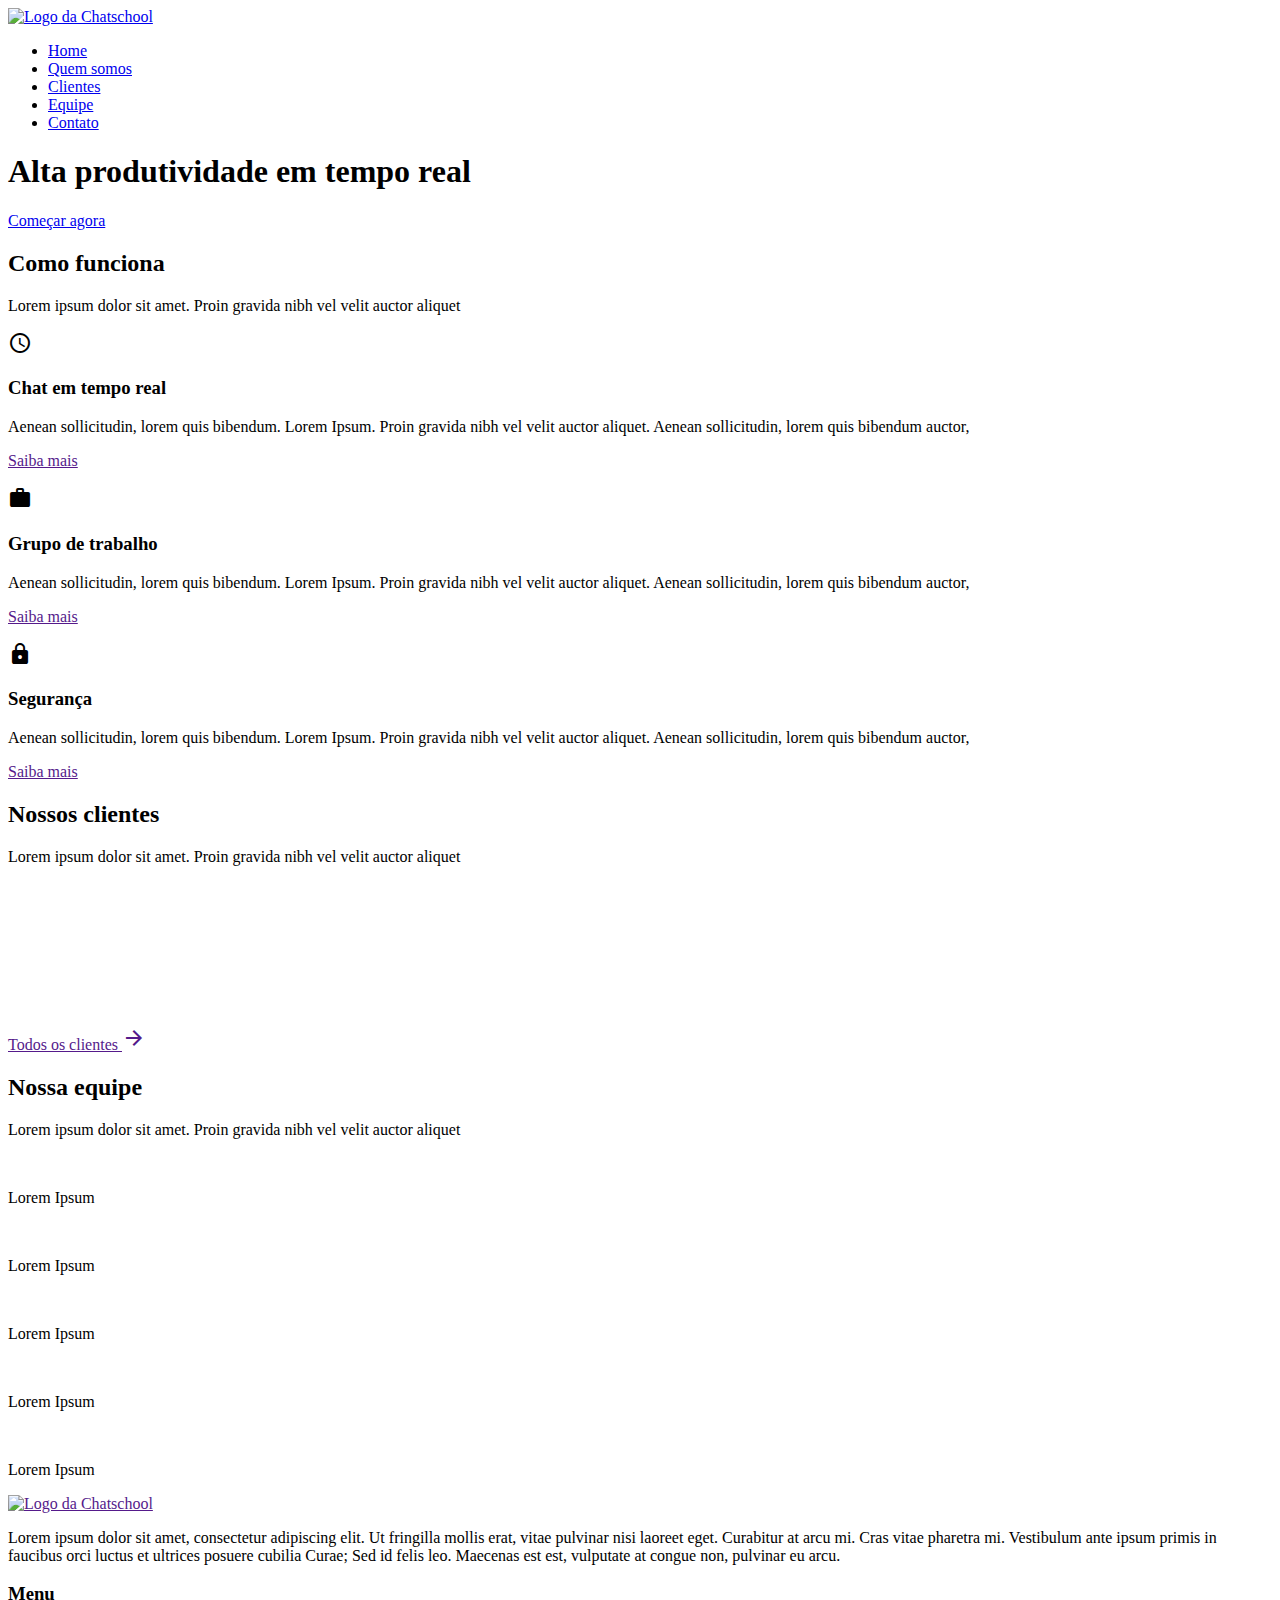
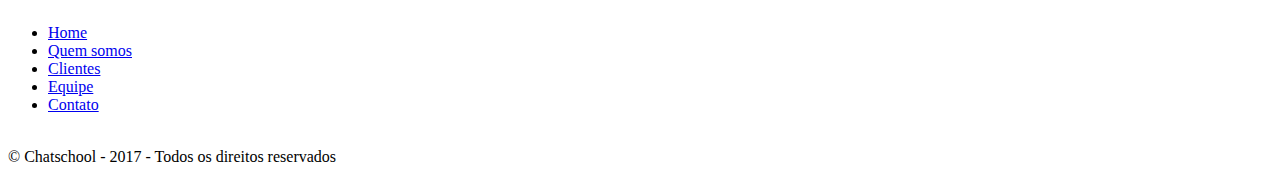
==== index.html @ b47a5926 "THE BEGINNING" ====
<!doctype html>
<html lang="pt-br">
<head>
  <meta charset="UTF-8">
  <meta http-equiv="X-UA-Compatible" content="IE=edge">
  <meta name="viewport" content="width=device-width, initial-scale=1">
  <title>O'Briant Soluções</title>
  <link href="https://fonts.googleapis.com/css?family=Open+Sans" rel="stylesheet">
  <link href="https://fonts.googleapis.com/icon?family=Material+Icons" rel="stylesheet">
  <link href="css/pages/home.min.css" rel="stylesheet">
</head>
<body>
  <header id="header" class="page-home">
    <div class="container">
      <div class="row">
        <div class="col col-desktop-3 col-6">
          <a href="index.html">
            <img src="images/logo.png" alt="Logo da Chatschool">
          </a>
        </div>
        <div class="col col-desktop-9 col-6">
          <nav>
            <ul>
              <li><a href="/" class="active">Home</a></li>
              <li><a href="quem-somos.html">Quem somos</a></li>
              <li><a href="clientes.html">Clientes</a></li>
              <li><a href="equipe.html">Equipe</a></li>
              <li><a href="contato.html">Contato</a></li>
            </ul>
          </nav>
        </div>
      </div>
      <div class="row">
        <div class="col col-desktop-12 title">
          <h1>Alta produtividade em tempo real</h1>
          <a href="produto.html" class="btn">Começar agora</a>
        </div>
      </div>
    </div>
  </header>
  <main>
    <section id="how-it-work" class="section section-center">
      <h2>Como funciona</h2>
      <p class="subtitle">Lorem ipsum dolor sit amet. Proin gravida nibh vel velit auctor aliquet</p>

      <div class="container">
        <div class="row">
          <div class="col col-desktop-4">
            <div class="icon-container">
              <i class="material-icons">schedule</i>
            </div>
            <h3>Chat em tempo real</h3>
            <p>Aenean sollicitudin, lorem quis bibendum. Lorem Ipsum. Proin gravida nibh vel velit auctor aliquet. Aenean sollicitudin, lorem quis bibendum auctor,</p>
            <p><a href="" class="btn">Saiba mais</a></p>
          </div>
          <div class="col col-desktop-4">
            <div class="icon-container">
              <i class="material-icons">work</i>
            </div>
            <h3>Grupo de trabalho</h3>
            <p>Aenean sollicitudin, lorem quis bibendum. Lorem Ipsum. Proin gravida nibh vel velit auctor aliquet. Aenean sollicitudin, lorem quis bibendum auctor,</p>
            <p><a href="" class="btn">Saiba mais</a></p>
          </div>
          <div class="col col-desktop-4">
            <div class="icon-container">
              <i class="material-icons">https</i>
            </div>
            <h3>Segurança</h3>
            <p>Aenean sollicitudin, lorem quis bibendum. Lorem Ipsum. Proin gravida nibh vel velit auctor aliquet. Aenean sollicitudin, lorem quis bibendum auctor,</p>
            <p><a href="" class="btn">Saiba mais</a></p>
          </div>
        </div>
      </div>

    </section>
    <section id="customers" class="section section-center">
      <h2>Nossos clientes</h2>
      <p class="subtitle">Lorem ipsum dolor sit amet. Proin gravida nibh vel velit auctor aliquet</p>

      <div class="container">
        <div class="row">
          <div class="col col-desktop-3"><img src="images/clientes/icon1.png" alt=""></div>
          <div class="col col-desktop-3"><img src="images/clientes/icon2.png" alt=""></div>
          <div class="col col-desktop-3"><img src="images/clientes/icon3.png" alt=""></div>
          <div class="col col-desktop-3"><img src="images/clientes/icon4.png" alt=""></div>
        </div>

        <div class="row">
          <div class="col col-desktop-3"><img src="images/clientes/icon5.png" alt=""></div>
          <div class="col col-desktop-3"><img src="images/clientes/icon6.png" alt=""></div>
          <div class="col col-desktop-3"><img src="images/clientes/icon7.png" alt=""></div>
          <div class="col col-desktop-3"><img src="images/clientes/icon8.png" alt=""></div>
        </div>
        <div class="row">
          <div class="col col-desktop-12">
            <a href="" class="btn">Todos os clientes <i class="material-icons">arrow_forward</i></a>
          </div>
        </div>
      </div>
    </section>
    <section id="team" class="section section-center">
      <h2>Nossa equipe</h2>
      <p class="subtitle">Lorem ipsum dolor sit amet. Proin gravida nibh vel velit auctor aliquet</p>
      <div class="container">
        <div class="row">
          <div class="col col-offset-desktop-1 col-desktop-2">
            <div class="img-box-round"><img src="images/team/team1.jpg" alt=""></div>
            <p class="img-box-label">Lorem Ipsum</p>
          </div>
          <div class="col col-desktop-2">
            <div class="img-box-round"><img src="images/team/team2.jpg" alt=""></div>
            <p class="img-box-label">Lorem Ipsum</p>
          </div>
          <div class="col col-desktop-2">
            <div class="img-box-round"><img src="images/team/team3.jpg" alt=""></div>
            <p class="img-box-label">Lorem Ipsum</p>
          </div>
          <div class="col col-desktop-2">
            <div class="img-box-round"><img src="images/team/team4.jpg" alt=""></div>
            <p class="img-box-label">Lorem Ipsum</p>
          </div>
          <div class="col col-desktop-2">
            <div class="img-box-round"><img src="images/team/team5.jpg" alt=""></div>
            <p class="img-box-label">Lorem Ipsum</p>
          </div>
        </div>
      </div>
    </section>
  </main>
  <footer id="footer">
    <div class="container">
      <div class="row">
        <div class="col col-offset-desktop-1 col-desktop-3">
          <p><a href=""><img src="images/logo.png" alt="Logo da Chatschool"></a></p>
          <p>Lorem ipsum dolor sit amet, consectetur adipiscing elit. Ut fringilla mollis erat, vitae pulvinar nisi laoreet eget. Curabitur at arcu mi. Cras vitae pharetra mi. Vestibulum ante ipsum primis in faucibus orci luctus et ultrices posuere cubilia Curae; Sed id felis leo. Maecenas est est, vulputate at congue non, pulvinar eu arcu.</p>
        </div>
        <div class="col col-offset-desktop-1 col-desktop-2 col-2">
          <h3>Menu</h3>
          <nav>
            <ul>
              <li><a href="/" class="active">Home</a></li>
              <li><a href="quem-somos.html">Quem somos</a></li>
              <li><a href="clientes.html">Clientes</a></li>
              <li><a href="equipe.html">Equipe</a></li>
              <li><a href="contato.html">Contato</a></li>
            </ul>
          </nav>
        </div>
        <div class="col col-desktop-3 social col-4">
          <a href=""><img src="images/social-facebook.png" alt=""></a>
          <a href=""><img src="images/social-twitter.png" alt=""></a>
          <a href=""><img src="images/social-youtube.png" alt=""></a>
        </div>
      </div>
    </div>
  </footer>

  <div id="copyright">
    &copy; Chatschool - 2017 - Todos os direitos reservados
  </div>
</body>
</html>
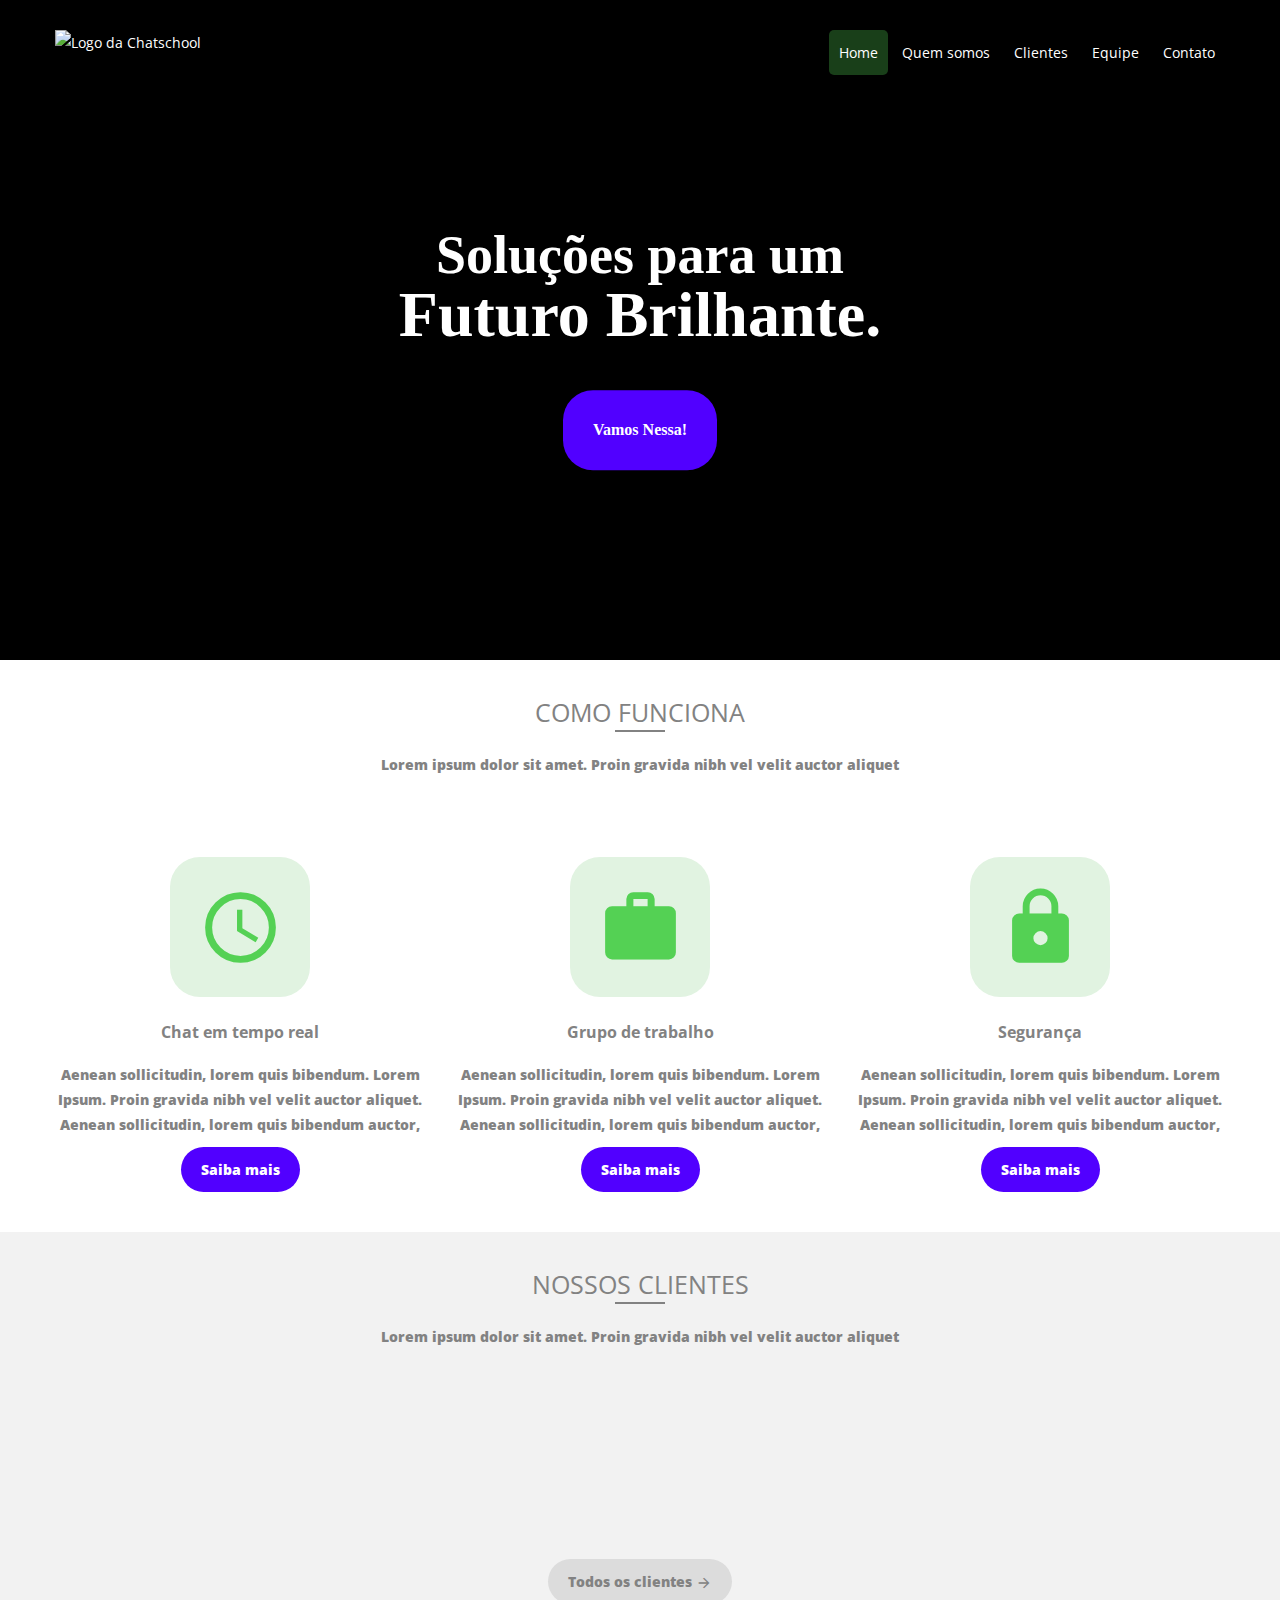
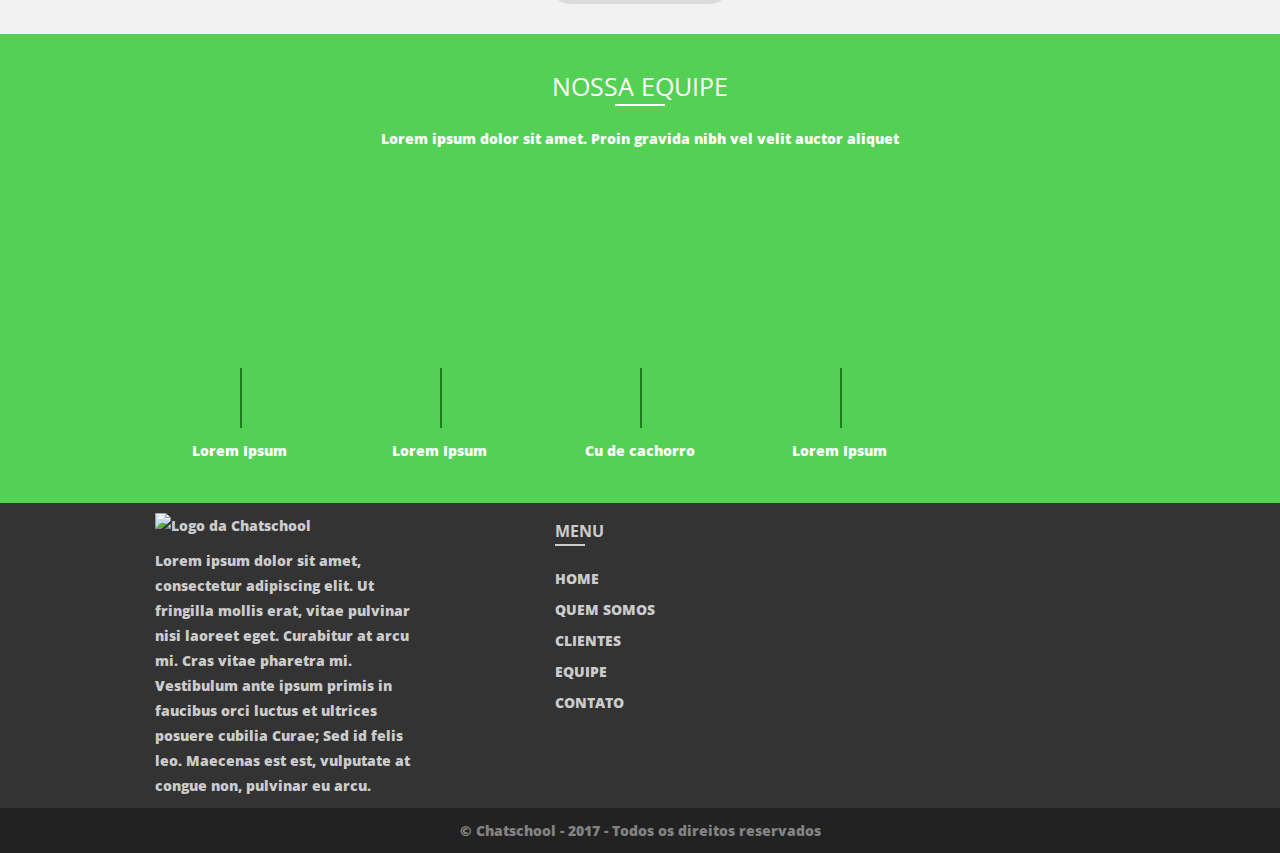
==== commit a7420db8: "Agora sim po" ====
--- a/index.html
+++ b/index.html
@@ -32,8 +32,8 @@
       </div>
       <div class="row">
         <div class="col col-desktop-12 title">
-          <h1>Alta produtividade em tempo real</h1>
-          <a href="produto.html" class="btn">Começar agora</a>
+          <h1>Soluções para um <br><b>Futuro Brilhante.<b></h1>
+          <a href="produto.html" class="btn">Vamos Nessa!</a>
         </div>
       </div>
     </div>
@@ -113,17 +113,12 @@
           </div>
           <div class="col col-desktop-2">
             <div class="img-box-round"><img src="images/team/team3.jpg" alt=""></div>
-            <p class="img-box-label">Lorem Ipsum</p>
+            <p class="img-box-label">Cu de cachorro</p>
           </div>
           <div class="col col-desktop-2">
             <div class="img-box-round"><img src="images/team/team4.jpg" alt=""></div>
             <p class="img-box-label">Lorem Ipsum</p>
           </div>
-          <div class="col col-desktop-2">
-            <div class="img-box-round"><img src="images/team/team5.jpg" alt=""></div>
-            <p class="img-box-label">Lorem Ipsum</p>
-          </div>
-        </div>
       </div>
     </section>
   </main>
--- a/css/pages/home.min.css
+++ b/css/pages/home.min.css
@@ -0,0 +1,422 @@
+*{box-sizing:border-box}a{text-decoration:none}body{margin:0;padding:0;font-size:14px}p{margin:10px 0 10px 0}
+
+.container,.container-fluid{
+    width:100%;
+    padding-left:15px;
+    padding-right:15px
+}
+
+.row{
+    margin-left:-15px;
+    margin-right:-15px
+}
+
+.row:before,.row:after{
+    content:" ";
+    display:table
+}
+
+.row:after{clear:both}.col{
+    position:relative;
+    padding-left:15px;
+    padding-right:15px;
+    min-height:1px;
+    float:left
+}
+
+.col-1{
+    width:16.666666%
+}
+
+.col-2{
+    width:33.333332%
+}
+
+.col-3{
+    width:49.999998%
+}
+
+.col-4{
+    width:66.666664%
+}
+
+.col-5{
+    width:83.33333%
+}
+
+.col-6{
+    width:100%
+}
+
+@media (min-width:992px){
+    .container{max-width:992px;margin:0 auto
+    }
+    
+    .col-desktop-1{width:8.333333%
+    }
+    
+    .col-desktop-2{
+        width:16.66%
+    }
+    
+    .col-desktop-3{
+        width:24.999999%
+    }
+    
+    .col-desktop-4{
+        width:33.333332%
+    }
+    
+    .col-desktop-5{
+        width:41.666665%
+    }
+    
+    .col-desktop-6{
+        width:49.999998%
+    }
+    
+    .col-desktop-7{
+        width:58.333331%
+    }
+    
+    .col-desktop-8{
+        width:66.666664%
+    }
+    
+    .col-desktop-9{
+        width:74.999997%
+    }
+    
+    .col-desktop-10{
+        width:83.33333%
+    }
+    
+    .col-desktop-11{
+        width:91.666663%
+    }
+    
+    .col-desktop-12{
+        width:100%
+    }
+    
+    .col-offset-desktop-1{
+        margin-left:8.333333%
+    }
+    
+    .col-offset-desktop-2{
+        margin-left:16.66%
+    }
+    
+    .col-offset-desktop-3{
+        margin-left:24.999999%
+    }
+    
+    .col-offset-desktop-4{
+        margin-left:33.333332%
+    }
+    
+    .col-offset-desktop-5{
+        margin-left:41.666665%
+    }
+    
+    .col-offset-desktop-6{
+        margin-left:49.999998%
+    }
+    
+    .col-offset-desktop-7{
+        margin-left:58.333331%
+    }
+    
+    .col-offset-desktop-8{
+        margin-left:66.666664%
+    }
+    
+    .col-offset-desktop-9{
+        margin-left:74.999997%
+    }
+    
+    .col-offset-desktop-10{
+        margin-left:83.33333%
+    }
+    
+    .col-offset-desktop-11{
+        margin-left:91.666663%
+    }
+    
+    .col-offset-desktop-12{
+        margin-left:100%
+    }
+}@media 
+
+(min-width:1200px){
+    .container{
+        max-width:1200px
+    }
+}
+
+.btn{
+    background-color:rgb(81, 0, 255);
+    color:#fff;
+    display:inline-block;
+    border-radius:30px;
+    padding:10px 20px;
+    text-decoration:none;
+    transition:ease .5s all;
+    border:none;
+    cursor:pointer
+}
+
+.btn:hover{
+    background-color:rgb(251, 255, 0)
+}
+
+.btn.orange{
+    background-color:#fed136
+}
+
+.btn.orange:hover{
+    background-color:black
+}
+
+h2{
+    text-transform:uppercase;
+    font-weight:normal;
+    text-align:center;
+    font-size:25px;
+     margin:10px 0 20px 0
+}
+
+h2:after{                     
+    content:'';
+    display:block;background-color:rgb(130,130,130);
+    margin:5px auto 0 auto;
+    width:50px;height:2px
+}
+
+.subtitle{
+    margin-bottom:80px
+
+}
+
+.text-left{
+    text-align:left
+
+}
+
+.icon-container{
+    display:inline-block;
+    width:140px;
+    height:140px;
+    background:#e1f3e1;
+    border-radius:30px;
+    position:relative
+}
+
+.icon-container .material-icons{
+    display:block;
+    font-size:85px;color:rgb(84,209,84);
+    position:absolute;
+    top:50%;
+    left:50%;
+    transform:translate(-50%,-50%);
+    cursor:default
+}
+
+.img-box-round{
+    display:inline-block;
+    border-radius:100%;
+    overflow:hidden
+}
+
+.img-box-label:before{
+    content:'';
+    display:block;width:50%;
+    height:60px;
+    border-right:2px solid rgb(32,123,32);
+    background:transparent;
+    margin-bottom:10px
+}
+
+nav ul,nav ul li{
+    list-style:none;
+    margin:0;
+    padding:0
+}
+
+body{
+    font-family:'Open Sans',sans-serif;color:rgb(130,130,130);
+    line-height:25px
+}
+
+#header .btn{
+    font-size:16px;
+    padding:10px 30px
+}
+
+#header .btn:hover{
+    background-color:rgb(84,180,84)
+}
+
+#header nav a{
+    display:inline-block;
+    text-decoration:none;
+    padding:10px;
+    border-radius:5px
+}
+
+#header nav a:hover,#header nav a.active{
+    background-color:rgba(84,209,84,0.3)
+
+}
+
+#header h1{
+    font-family:'Montserrat light';
+    font-size:54px;
+    line-height:60px
+}
+
+#header b{
+    font-family:'Montserrat black';
+    font-size:64px;
+    line-height:60px
+}
+
+#header{
+    background:#000 no-repeat fixed center;
+    background-size:cover;
+    color:#fff;
+    width:100%;
+    height:660px;
+    position:relative;
+    padding-top:30px
+}
+
+#header a{
+    color:#fff;
+    transition:ease .5s all
+}
+
+#header nav{
+    text-align:right
+}
+
+#header nav ul,#header nav ul li{
+    display:inline-block
+}
+
+#header .title{
+    position:absolute;left:0;
+    top:50%;
+    transform:translate(0,-50%);
+    text-align:center
+}
+
+.section{
+    padding:30px 0 30px 0
+}
+
+.section-center{
+    text-align:center
+}
+
+#footer{
+    background-color:rgb(51,51,51);
+    text-align:left
+}
+
+#footer,#footer a{
+    color:rgb(204,204,204)
+
+}
+
+#footer h3,#footer nav li{
+    text-transform:uppercase
+
+}#footer h3:after{
+    content:'';
+    display:block;
+    border-bottom:2px solid rgb(204,204,204);
+    width:30px
+}
+
+#footer nav li{
+    padding:3px 0
+}
+
+#footer nav li a:hover{
+    color:rgb(255,255,255)
+}
+
+#footer .social{
+    height:200px;
+    line-height:200px;
+    text-align:right
+}
+
+#footer .social a{
+    display:inline-block;
+    padding:0 0 0 10px;
+    opacity:1
+}
+
+#footer .social a:hover{
+    opacity:.5;
+    transition:ease .3s all
+}
+
+#footer .social img{
+    vertical-align:middle
+}
+
+#copyright{
+    text-align:center;
+    background-color:rgb(34,34,34);
+    padding:10px
+}
+
+@media (max-width:992px){
+    #header,#header nav{text-align:center
+    }
+}
+
+#header.page-home{
+    background-image:url(../../images/background-header.jpg)
+}
+
+#customers{
+    background-color:rgb(242,242,242)
+}
+
+#customers .btn{
+    margin-top:80px;
+    background-color:rgb(220,220,220);
+    color:rgb(130,130,130)
+
+}
+
+#customers .btn:hover{
+    background-color:rgb(130,130,130);
+    color:rgb(220,220,220)
+}
+
+#customers .btn .material-icons{
+    vertical-align:middle;
+    font-size:16px
+}
+
+#customers .container{
+    max-width:1000px
+}
+
+#team{background-color:rgb(84,209,84);
+    color:white
+}
+
+#team h2:after{
+    background-color:rgb(255,255,255)
+}
+
+#team .img-box-round{
+    width:120px;
+    height:120px
+}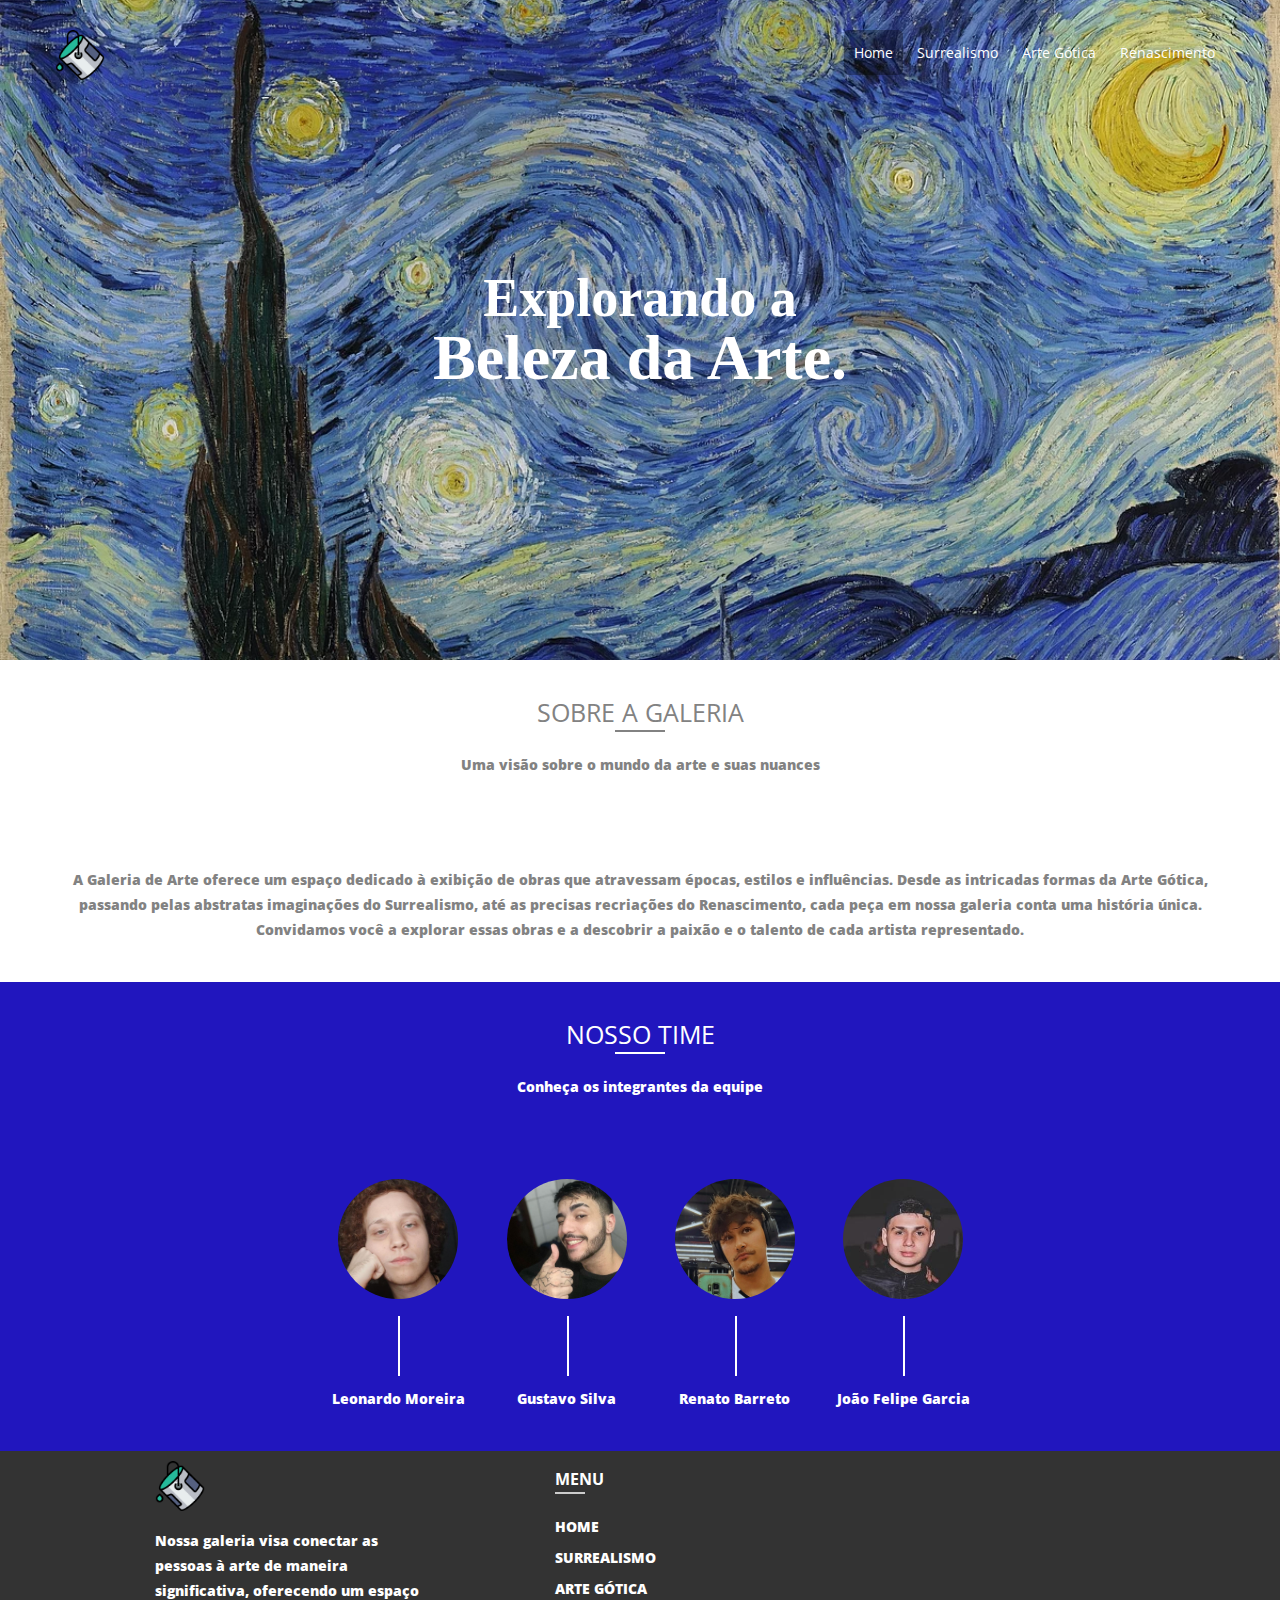
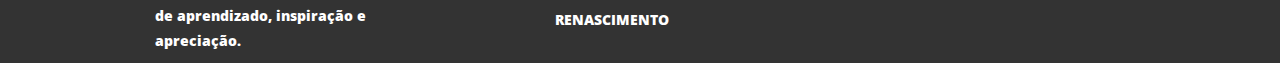
==== commit 3985b409: "O MENINO DE VÓ VAI DEIXAR VÓVÓ" ====
--- a/index.html
+++ b/index.html
@@ -4,7 +4,7 @@
   <meta charset="UTF-8">
   <meta http-equiv="X-UA-Compatible" content="IE=edge">
   <meta name="viewport" content="width=device-width, initial-scale=1">
-  <title>O'Briant Soluções</title>
+  <title>Introdução - Galeria de Arte</title>
   <link href="https://fonts.googleapis.com/css?family=Open+Sans" rel="stylesheet">
   <link href="https://fonts.googleapis.com/icon?family=Material+Icons" rel="stylesheet">
   <link href="css/pages/home.min.css" rel="stylesheet">
@@ -15,109 +15,61 @@
       <div class="row">
         <div class="col col-desktop-3 col-6">
           <a href="index.html">
-            <img src="images/logo.png" alt="Logo da Chatschool">
+            <img img style="height: 50px;" src="images/Loguinho.png" alt="Logo da Galeria">
           </a>
         </div>
         <div class="col col-desktop-9 col-6">
           <nav>
             <ul>
               <li><a href="/" class="active">Home</a></li>
-              <li><a href="quem-somos.html">Quem somos</a></li>
-              <li><a href="clientes.html">Clientes</a></li>
-              <li><a href="equipe.html">Equipe</a></li>
-              <li><a href="contato.html">Contato</a></li>
+              <li><a href="quem-somos.html">Surrealismo</a></li>
+              <li><a href="clientes.html">Arte Gótica</a></li>
+              <li><a href="equipe.html">Renascimento</a></li>
             </ul>
           </nav>
         </div>
       </div>
       <div class="row">
         <div class="col col-desktop-12 title">
-          <h1>Soluções para um <br><b>Futuro Brilhante.<b></h1>
-          <a href="produto.html" class="btn">Vamos Nessa!</a>
+          <h1>Explorando a <br><b>Beleza da Arte.<b></h1>
         </div>
       </div>
     </div>
   </header>
   <main>
     <section id="how-it-work" class="section section-center">
-      <h2>Como funciona</h2>
-      <p class="subtitle">Lorem ipsum dolor sit amet. Proin gravida nibh vel velit auctor aliquet</p>
+      <h2>Sobre a Galeria</h2>
+      <p class="subtitle">Uma visão sobre o mundo da arte e suas nuances</p>
 
       <div class="container">
         <div class="row">
-          <div class="col col-desktop-4">
-            <div class="icon-container">
-              <i class="material-icons">schedule</i>
-            </div>
-            <h3>Chat em tempo real</h3>
-            <p>Aenean sollicitudin, lorem quis bibendum. Lorem Ipsum. Proin gravida nibh vel velit auctor aliquet. Aenean sollicitudin, lorem quis bibendum auctor,</p>
-            <p><a href="" class="btn">Saiba mais</a></p>
-          </div>
-          <div class="col col-desktop-4">
-            <div class="icon-container">
-              <i class="material-icons">work</i>
-            </div>
-            <h3>Grupo de trabalho</h3>
-            <p>Aenean sollicitudin, lorem quis bibendum. Lorem Ipsum. Proin gravida nibh vel velit auctor aliquet. Aenean sollicitudin, lorem quis bibendum auctor,</p>
-            <p><a href="" class="btn">Saiba mais</a></p>
-          </div>
-          <div class="col col-desktop-4">
-            <div class="icon-container">
-              <i class="material-icons">https</i>
-            </div>
-            <h3>Segurança</h3>
-            <p>Aenean sollicitudin, lorem quis bibendum. Lorem Ipsum. Proin gravida nibh vel velit auctor aliquet. Aenean sollicitudin, lorem quis bibendum auctor,</p>
-            <p><a href="" class="btn">Saiba mais</a></p>
+          <div class="col col-desktop-12">
+            <p>A Galeria de Arte oferece um espaço dedicado à exibição de obras que atravessam épocas, estilos e influências. Desde as intricadas formas da Arte Gótica, passando pelas abstratas imaginações do Surrealismo, até as precisas recriações do Renascimento, cada peça em nossa galeria conta uma história única. Convidamos você a explorar essas obras e a descobrir a paixão e o talento de cada artista representado.</p>
           </div>
         </div>
       </div>
 
     </section>
-    <section id="customers" class="section section-center">
-      <h2>Nossos clientes</h2>
-      <p class="subtitle">Lorem ipsum dolor sit amet. Proin gravida nibh vel velit auctor aliquet</p>
-
+    <section id="team" class="section section-center">
+      <h2>Nosso Time</h2>
+      <p class="subtitle">Conheça os integrantes da equipe</p>
       <div class="container">
-        <div class="row">
-          <div class="col col-desktop-3"><img src="images/clientes/icon1.png" alt=""></div>
-          <div class="col col-desktop-3"><img src="images/clientes/icon2.png" alt=""></div>
-          <div class="col col-desktop-3"><img src="images/clientes/icon3.png" alt=""></div>
-          <div class="col col-desktop-3"><img src="images/clientes/icon4.png" alt=""></div>
-        </div>
-
-        <div class="row">
-          <div class="col col-desktop-3"><img src="images/clientes/icon5.png" alt=""></div>
-          <div class="col col-desktop-3"><img src="images/clientes/icon6.png" alt=""></div>
-          <div class="col col-desktop-3"><img src="images/clientes/icon7.png" alt=""></div>
-          <div class="col col-desktop-3"><img src="images/clientes/icon8.png" alt=""></div>
-        </div>
-        <div class="row">
-          <div class="col col-desktop-12">
-            <a href="" class="btn">Todos os clientes <i class="material-icons">arrow_forward</i></a>
-          </div>
-        </div>
-      </div>
-    </section>
-    <section id="team" class="section section-center">
-      <h2>Nossa equipe</h2>
-      <p class="subtitle">Lorem ipsum dolor sit amet. Proin gravida nibh vel velit auctor aliquet</p>
-      <div class="container">
-        <div class="row">
+        <div class="row" style="margin-left: 175px;">
           <div class="col col-offset-desktop-1 col-desktop-2">
-            <div class="img-box-round"><img src="images/team/team1.jpg" alt=""></div>
-            <p class="img-box-label">Lorem Ipsum</p>
+            <div class="img-box-round"><img style="height: 125px;" src="images/team/Leo.jpg" alt="Integrante 1"></div>
+            <p class="img-box-label">Leonardo Moreira</p>
           </div>
           <div class="col col-desktop-2">
-            <div class="img-box-round"><img src="images/team/team2.jpg" alt=""></div>
-            <p class="img-box-label">Lorem Ipsum</p>
+            <div class="img-box-round"><img style="height: 125px;" src="images/team/Gustavo.jpg" alt="Integrante 2"></div>
+            <p class="img-box-label">Gustavo Silva</p>
           </div>
           <div class="col col-desktop-2">
-            <div class="img-box-round"><img src="images/team/team3.jpg" alt=""></div>
-            <p class="img-box-label">Cu de cachorro</p>
+            <div class="img-box-round"><img style="height: 150px;" src="images/team/Renato.jpg" alt="Integrante 3"></div>
+            <p class="img-box-label">Renato Barreto</p>
           </div>
           <div class="col col-desktop-2">
-            <div class="img-box-round"><img src="images/team/team4.jpg" alt=""></div>
-            <p class="img-box-label">Lorem Ipsum</p>
+            <div class="img-box-round"><img style="height: 190px;" src="images/team/Jao.jpg" alt="Integrante 4"></div>
+            <p class="img-box-label">João Felipe Garcia</p>
           </div>
       </div>
     </section>
@@ -126,32 +78,22 @@
     <div class="container">
       <div class="row">
         <div class="col col-offset-desktop-1 col-desktop-3">
-          <p><a href=""><img src="images/logo.png" alt="Logo da Chatschool"></a></p>
-          <p>Lorem ipsum dolor sit amet, consectetur adipiscing elit. Ut fringilla mollis erat, vitae pulvinar nisi laoreet eget. Curabitur at arcu mi. Cras vitae pharetra mi. Vestibulum ante ipsum primis in faucibus orci luctus et ultrices posuere cubilia Curae; Sed id felis leo. Maecenas est est, vulputate at congue non, pulvinar eu arcu.</p>
+          <p><a href=""><img style="height: 50px;" src="images/Loguinho.png" alt="Logo da Galeria"></a></p>
+          <p>Nossa galeria visa conectar as pessoas à arte de maneira significativa, oferecendo um espaço de aprendizado, inspiração e apreciação.</p>
         </div>
         <div class="col col-offset-desktop-1 col-desktop-2 col-2">
           <h3>Menu</h3>
           <nav>
             <ul>
               <li><a href="/" class="active">Home</a></li>
-              <li><a href="quem-somos.html">Quem somos</a></li>
-              <li><a href="clientes.html">Clientes</a></li>
-              <li><a href="equipe.html">Equipe</a></li>
-              <li><a href="contato.html">Contato</a></li>
+              <li><a href="quem-somos.html">Surrealismo</a></li>
+              <li><a href="clientes.html">Arte Gótica</a></li>
+              <li><a href="equipe.html">Renascimento</a></li>
             </ul>
           </nav>
-        </div>
-        <div class="col col-desktop-3 social col-4">
-          <a href=""><img src="images/social-facebook.png" alt=""></a>
-          <a href=""><img src="images/social-twitter.png" alt=""></a>
-          <a href=""><img src="images/social-youtube.png" alt=""></a>
         </div>
       </div>
     </div>
   </footer>
-
-  <div id="copyright">
-    &copy; Chatschool - 2017 - Todos os direitos reservados
-  </div>
 </body>
 </html>--- a/css/pages/home.min.css
+++ b/css/pages/home.min.css
@@ -232,7 +232,7 @@
     content:'';
     display:block;width:50%;
     height:60px;
-    border-right:2px solid rgb(32,123,32);
+    border-right:2px solid rgb(255, 255, 255);
     background:transparent;
     margin-bottom:10px
 }
@@ -265,7 +265,7 @@
 }
 
 #header nav a:hover,#header nav a.active{
-    background-color:rgba(84,209,84,0.3)
+    background-color:rgba(0, 0, 0, 0.3)
 
 }
 
@@ -325,7 +325,7 @@
 }
 
 #footer,#footer a{
-    color:rgb(204,204,204)
+    color:rgb(255, 255, 255)
 
 }
 
@@ -370,7 +370,7 @@
 
 #copyright{
     text-align:center;
-    background-color:rgb(34,34,34);
+    background-color:rgb(0, 0, 0);
     padding:10px
 }
 
@@ -380,7 +380,7 @@
 }
 
 #header.page-home{
-    background-image:url(../../images/background-header.jpg)
+    background-image:url(../../images/Van_Gogh_-_Starry_Night_-_Google_Art_Project.jpg)
 }
 
 #customers{
@@ -408,7 +408,7 @@
     max-width:1000px
 }
 
-#team{background-color:rgb(84,209,84);
+#team{background-color:rgb(33, 22, 190);
     color:white
 }
 
